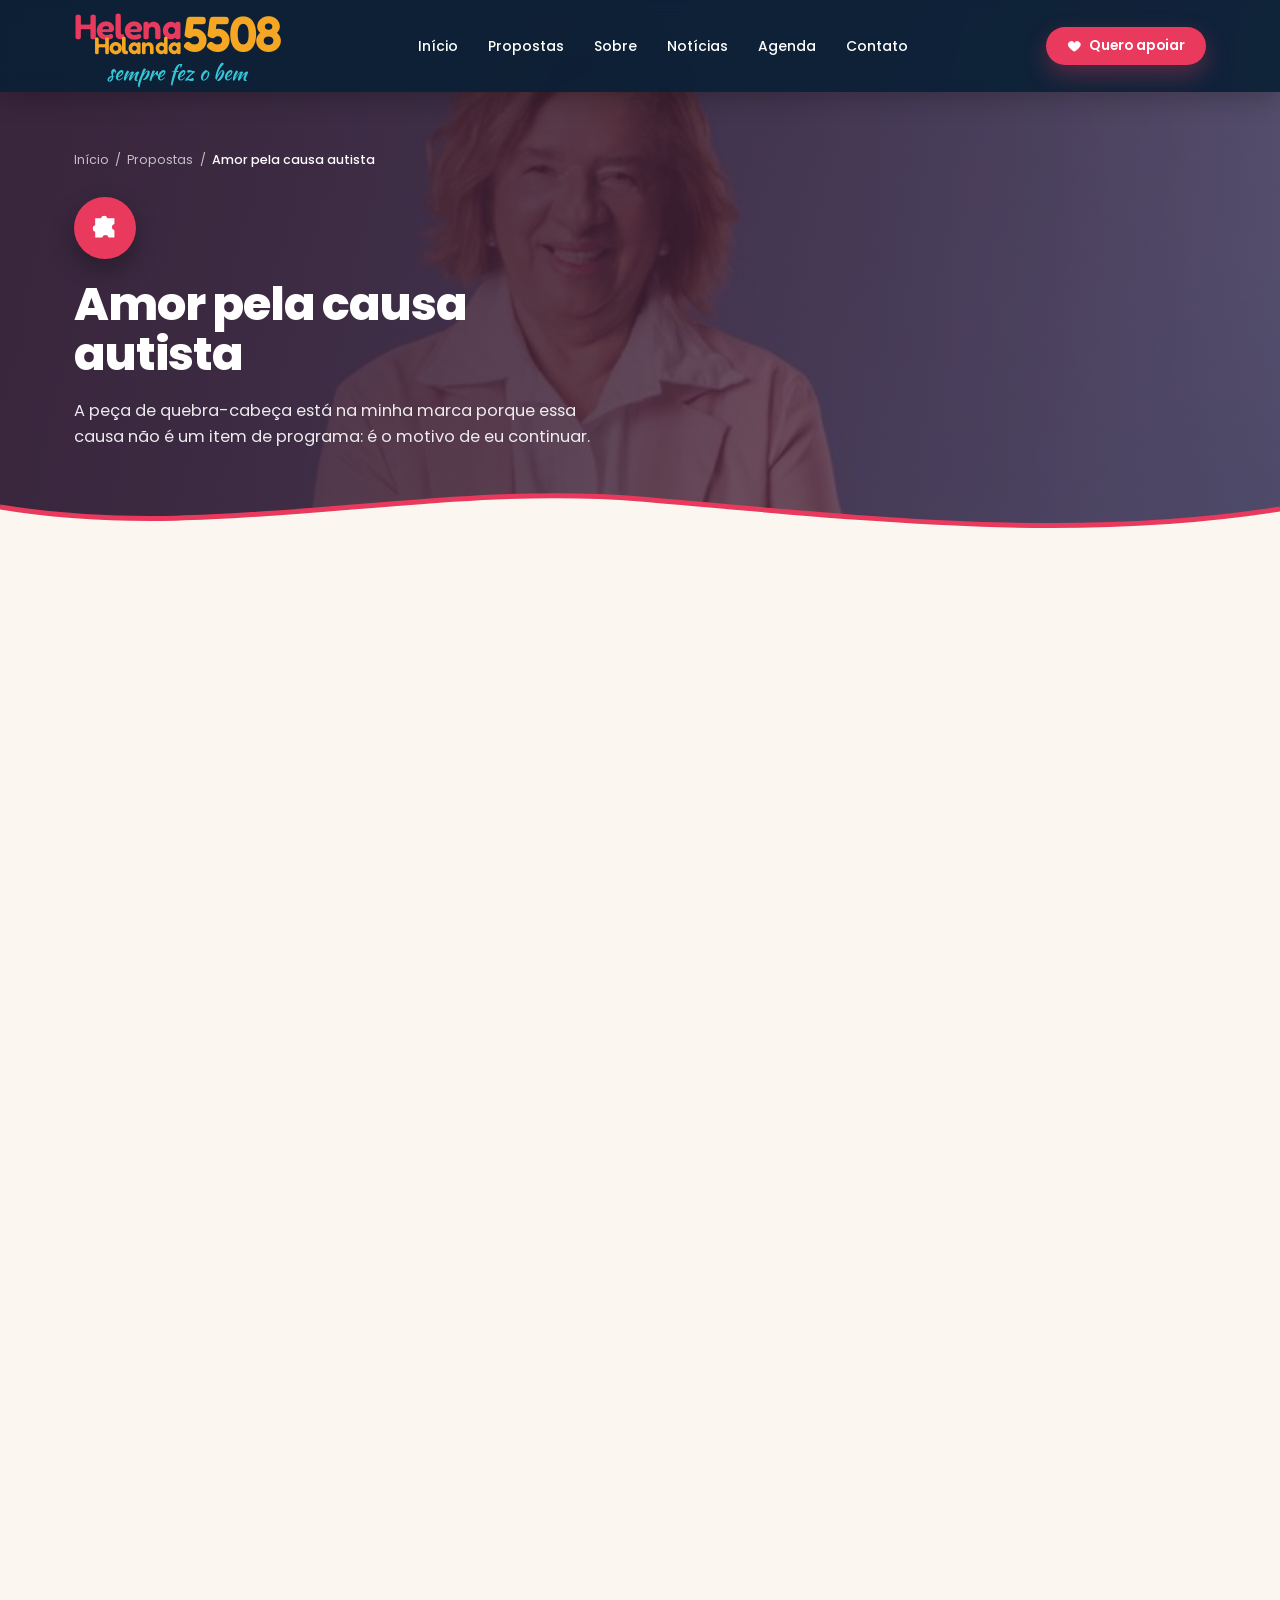
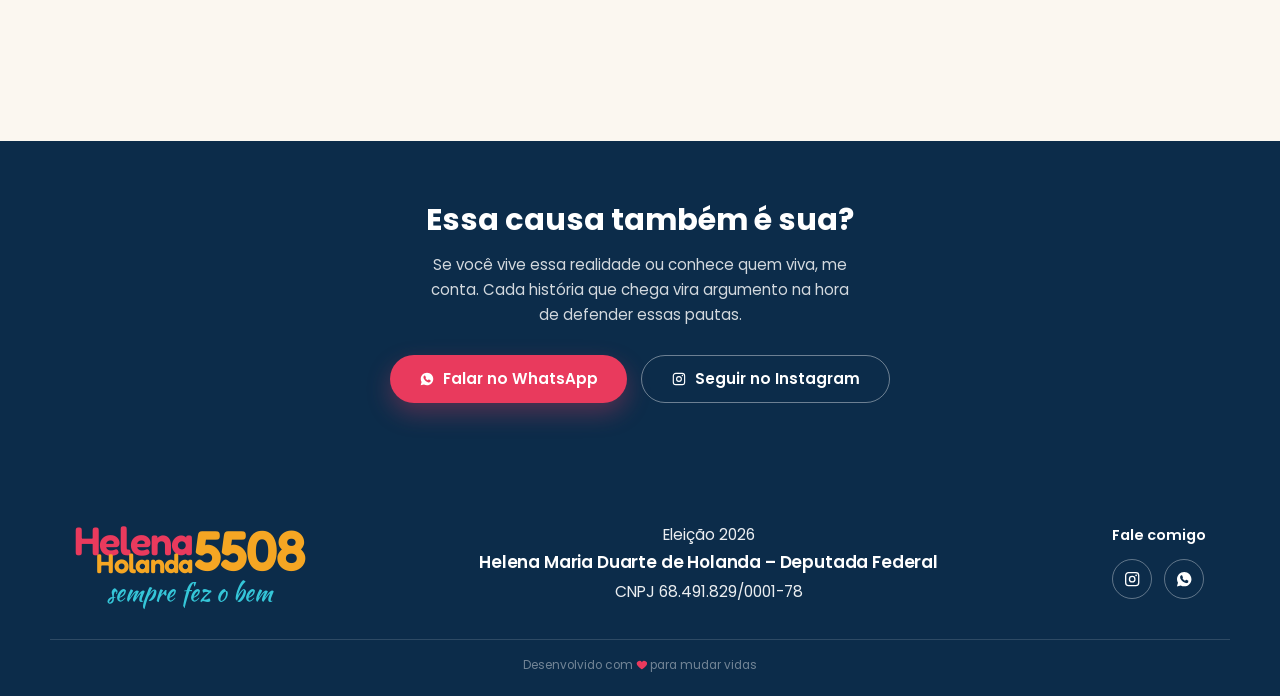
==== causa-autista.html @ 2eb1a38a "Aumenta os icones dos selos e das pilulas no celular A peca de quebra-cabeca ocupava so 58% do viewB" ====
<!DOCTYPE html>
<html lang="pt-BR">
<head>
<meta charset="UTF-8">
<meta name="viewport" content="width=device-width, initial-scale=1">
<title>Amor pela causa autista — Helena Holanda 5508</title>
<meta name="description" content="As propostas de Helena Holanda 5508 para diagnóstico, terapias, escola e apoio às famílias atípicas.">
<meta name="theme-color" content="#e93a5d">
<meta property="og:type" content="article">
<meta property="og:title" content="Amor pela causa autista — Helena Holanda 5508">
<meta property="og:description" content="As propostas de Helena Holanda 5508 para diagnóstico, terapias, escola e apoio às famílias atípicas.">
<meta property="og:image" content="assets/img/prioridade-1.jpg">
<link rel="preconnect" href="https://fonts.googleapis.com">
<link rel="preconnect" href="https://fonts.gstatic.com" crossorigin>
<link href="https://fonts.googleapis.com/css2?family=Fredoka:wght@500;600;700&family=Kaushan+Script&family=Poppins:wght@300;400;500;600;700;800&display=swap" rel="stylesheet">
<link rel="stylesheet" href="assets/css/style.css">
</head>
<body class="tema-pink">

<svg xmlns="http://www.w3.org/2000/svg" style="display:none">
  <symbol id="i-heart" viewBox="0 0 24 24"><path fill="currentColor" d="M12 21s-7.5-4.6-9.6-9A5.4 5.4 0 0 1 12 6.4 5.4 5.4 0 0 1 21.6 12c-2.1 4.4-9.6 9-9.6 9z"/></symbol>
  <symbol id="i-arrow" viewBox="0 0 24 24"><path fill="none" stroke="currentColor" stroke-width="2.2" stroke-linecap="round" stroke-linejoin="round" d="M4 12h15m-6-6 6 6-6 6"/></symbol>
  <symbol id="i-back" viewBox="0 0 24 24"><path fill="none" stroke="currentColor" stroke-width="2.2" stroke-linecap="round" stroke-linejoin="round" d="M20 12H5m6-6-6 6 6 6"/></symbol>
  <symbol id="i-puzzle" viewBox="0 0 24 24"><path fill="currentColor" d="M3 3h5.4a3.1 3.1 0 0 1 6 0H21v5.4a3.1 3.1 0 0 0 0 6V21h-5.4a3.1 3.1 0 0 0-6 0H3v-5.4a3.1 3.1 0 0 1 0-6V3Z"/></symbol>
  <symbol id="i-infinity" viewBox="0 0 24 24"><path fill="none" stroke="currentColor" stroke-width="2" stroke-linecap="round" d="M12 12c-1.5-2.5-3-3.5-4.6-3.5a3.5 3.5 0 0 0 0 7c1.6 0 3.1-1 4.6-3.5s3-3.5 4.6-3.5a3.5 3.5 0 0 1 0 7c-1.6 0-3.1-1-4.6-3.5Z"/></symbol>
  <symbol id="i-wheelchair" viewBox="0 0 24 24"><path fill="none" stroke="currentColor" stroke-width="1.8" stroke-linecap="round" stroke-linejoin="round" d="M11 5.6a1.7 1.7 0 1 0 0-3.4 1.7 1.7 0 0 0 0 3.4Zm-.4 2.1v5h4.6l2.6 5.1m-2.4 2.4a5.2 5.2 0 1 1-4.8-8.1M18.6 17.8h2.2"/></symbol>
  <symbol id="i-elderly" viewBox="0 0 24 24"><path fill="none" stroke="currentColor" stroke-width="1.8" stroke-linecap="round" stroke-linejoin="round" d="M12 5.2a1.8 1.8 0 1 0 0-3.6 1.8 1.8 0 0 0 0 3.6Zm-2.3 3.1L12 7.5l2.6 1.2 2.2 3M12 7.5v6.2m0 0-2.4 2.1-.8 5m3.2-7.1 2.6 2.4.7 4.7M6.6 11.4 8 9.2"/></symbol>
  <symbol id="i-star" viewBox="0 0 24 24"><path fill="currentColor" d="m12 2.6 2.9 5.9 6.5.9-4.7 4.6 1.1 6.4-5.8-3-5.8 3 1.1-6.4L2.6 9.4l6.5-.9L12 2.6Z"/></symbol>
  <symbol id="i-instagram" viewBox="0 0 24 24"><path fill="none" stroke="currentColor" stroke-width="1.7" d="M7.2 3.5h9.6a3.7 3.7 0 0 1 3.7 3.7v9.6a3.7 3.7 0 0 1-3.7 3.7H7.2a3.7 3.7 0 0 1-3.7-3.7V7.2a3.7 3.7 0 0 1 3.7-3.7Z"/><circle cx="12" cy="12" r="3.6" fill="none" stroke="currentColor" stroke-width="1.7"/><circle cx="17.1" cy="6.9" r="1.1" fill="currentColor"/></symbol>
  <symbol id="i-whatsapp" viewBox="0 0 24 24"><path fill="currentColor" d="M12.04 2.5c-5.2 0-9.42 4.22-9.42 9.42 0 1.66.44 3.28 1.27 4.71L2.5 21.5l4.99-1.3a9.4 9.4 0 0 0 4.55 1.16h.01c5.2 0 9.42-4.22 9.42-9.42s-4.23-9.44-9.43-9.44Zm5.49 13.3c-.23.65-1.36 1.25-1.87 1.29-.5.05-.96.23-3.25-.68-2.74-1.08-4.47-3.9-4.6-4.08-.14-.18-1.1-1.46-1.1-2.79s.7-1.98.95-2.25c.25-.27.54-.34.72-.34l.52.01c.17 0 .39-.06.61.47l.83 2.02c.07.14.11.3.02.48l-.32.53c-.1.13-.22.27-.09.53.14.25.6 1 1.29 1.62.89.79 1.64 1.04 1.88 1.16.23.13.37.11.5-.07l.72-.84c.16-.22.33-.18.56-.1l2 .95c.23.11.39.17.45.27.05.09.05.58-.18 1.23Z"/></symbol>
</svg>

<header class="header is-stuck" id="header">
  <div class="container header__inner">

    <a href="index.html" class="logo logo--sm" aria-label="Helena Holanda 5508 — sempre fez o bem">
      <span class="logo__name">Helena</span>
      <span class="logo__num">5508</span>
      <span class="logo__sur">Holanda</span>
      <span class="logo__slogan">sempre fez o bem</span>
    </a>

    <nav class="nav" id="nav">
      <a href="index.html#inicio" class="nav__link">Início</a>
      <a href="index.html#propostas" class="nav__link">Propostas</a>
      <a href="historia.html" class="nav__link">Sobre</a>
      <a href="https://www.instagram.com/helenaholandahh/" class="nav__link" target="_blank" rel="noopener">Notícias</a>
      <a href="https://www.instagram.com/helenaholandahh/" class="nav__link" target="_blank" rel="noopener">Agenda</a>
      <a href="index.html#contato" class="nav__link">Contato</a>
      <a href="https://wa.me/5583993287247?text=Ol%C3%A1%2C%20Helena!%20Quero%20apoiar%20a%20sua%20campanha%205508." class="btn btn--pink nav__cta" target="_blank" rel="noopener">
        <svg class="ico"><use href="#i-heart"></use></svg> Quero apoiar
      </a>
    </nav>

    <a href="https://wa.me/5583993287247?text=Ol%C3%A1%2C%20Helena!%20Quero%20apoiar%20a%20sua%20campanha%205508." class="btn btn--pink header__cta" target="_blank" rel="noopener">
      <svg class="ico"><use href="#i-heart"></use></svg> Quero apoiar
    </a>

    <button class="burger" id="burger" aria-label="Abrir menu" aria-expanded="false" aria-controls="nav">
      <span></span><span></span><span></span>
    </button>

  </div>
</header>

<main>

<section class="page-hero">
  <div class="page-hero__bg" style="background-image:url('assets/img/prioridade-1.jpg')"></div>
  <div class="page-hero__veil"></div>
  <div class="page-hero__tint"></div>

  <div class="container">
    <nav class="crumb" aria-label="Você está aqui">
      <a href="index.html">Início</a> <span>/</span>
      <a href="index.html#propostas">Propostas</a> <span>/</span> <em>Amor pela causa autista</em>
    </nav>
    <span class="page-hero__badge"><svg class="ico"><use href="#i-puzzle"></use></svg></span>
    <h1>Amor pela causa autista</h1>
    <p class="page-hero__lead">A peça de quebra-cabeça está na minha marca porque essa causa não é um item de programa: é o motivo de eu continuar.</p>
  </div>

  <div class="wave wave--page" aria-hidden="true">
    <svg viewBox="0 0 1440 70" preserveAspectRatio="none">
      <path class="wave__fill" d="M0,30 C240,66 480,4 720,22 C960,40 1200,66 1440,32 L1440,70 L0,70 Z"/>
      <path class="wave__line" d="M0,30 C240,66 480,4 720,22 C960,40 1200,66 1440,32" fill="none" stroke-width="5"/>
    </svg>
  </div>
</section>

<section class="section page-body">
  <div class="container page-grid">
    <article class="reveal">
      <h2>Por que essa é a minha causa</h2>
      <p>Trabalho com pessoas que precisam de atenção especial há mais de cinco décadas. Nesse caminho, aprendi com centenas de famílias atípicas que o amor sozinho não resolve — ele precisa vir acompanhado de política pública, de serviço que funciona e de porta que abre.</p>
      <p>A família que recebe um diagnóstico de autismo entra numa corrida contra o tempo. E quase sempre corre sozinha: fila para avaliar, fila para terapia, escola que não sabe o que fazer, trabalho que se perde para poder cuidar. Meu compromisso é encurtar essa corrida.</p>
      <h2>O que eu vou defender</h2>
      <ol class="propostas">
        <li><div><h3>Diagnóstico sem espera</h3><p>Ampliar a rede pública de avaliação para que nenhuma família precise esperar anos — ou pagar o que não tem — por um diagnóstico.</p></div></li>
        <li><div><h3>Terapia contínua pelo SUS</h3><p>Atendimento multidisciplinar de verdade: fonoaudiologia, terapia ocupacional, psicologia e educação física, com continuidade e perto de casa.</p></div></li>
        <li><div><h3>Escola preparada, não só matriculada</h3><p>Formação continuada para professores e profissional de apoio em número suficiente. Matricular sem preparar não é inclusão.</p></div></li>
        <li><div><h3>Apoio a quem cuida</h3><p>Acolhimento psicológico, orientação jurídica e apoio de renda para mães, pais e cuidadores que abrem mão da própria vida profissional.</p></div></li>
        <li><div><h3>CIPTEA respeitada em todo lugar</h3><p>Que a carteira de identificação seja reconhecida em qualquer serviço público do país, sem que a família precise explicar o diagnóstico toda vez.</p></div></li>
      </ol>
      <p style="margin-top:34px"><a href="index.html#propostas" class="card__link" style="--c:var(--pink)"><svg class="ico"><use href="#i-back"></use></svg> Ver todas as prioridades</a></p>
    </article>

    <aside class="aside reveal">
      <div class="aside-card">
        <h3>Outras prioridades</h3>
        <div class="aside-links">
          <a href="neurodivergentes.html" style="--dot:var(--orange)"><span class="dot"></span>Inclusão de neurodivergentes</a>
          <a href="pcds.html" style="--dot:var(--teal)"><span class="dot"></span>Respeito aos PCDs</a>
          <a href="idosos.html" style="--dot:var(--purple)"><span class="dot"></span>Dignidade aos idosos</a>
        </div>
      </div>
      <div class="aside-card">
        <h3>Quer conversar sobre isso?</h3>
        <p>Me mande uma mensagem. Leio e respondo pessoalmente sempre que consigo.</p>
        <a href="https://wa.me/5583993287247" class="btn btn--pink" target="_blank" rel="noopener"><svg class="ico"><use href="#i-whatsapp"></use></svg> (83) 99328-7247</a>
      </div>
    </aside>
  </div>
</section>

<section class="page-cta">
  <div class="container">
    <h2>Essa causa também é sua?</h2>
    <p>Se você vive essa realidade ou conhece quem viva, me conta. Cada história que chega vira argumento na hora de defender essas pautas.</p>
    <div class="page-cta__acoes">
      <a href="https://wa.me/5583993287247?text=Ol%C3%A1%2C%20Helena!%20Quero%20apoiar%20a%20sua%20campanha%205508." class="btn btn--pink btn--lg" target="_blank" rel="noopener">
        <svg class="ico"><use href="#i-whatsapp"></use></svg> Falar no WhatsApp
      </a>
      <a href="https://www.instagram.com/helenaholandahh/" class="btn btn--outline btn--lg" target="_blank" rel="noopener">
        <svg class="ico"><use href="#i-instagram"></use></svg> Seguir no Instagram
      </a>
    </div>
  </div>
</section>

</main>

<footer class="footer" id="contato">
  <div class="container footer__grid">

    <div class="footer__brand">
      <div class="logo logo--footer">
        <span class="logo__name">Helena</span>
      <span class="logo__num">5508</span>
      <span class="logo__sur">Holanda</span>
      <span class="logo__slogan">sempre fez o bem</span>
      </div>
    </div>


    <p class="footer__legal">
      <span>Eleição 2026</span>
      <strong>Helena Maria Duarte de Holanda &ndash; Deputada Federal</strong>
      <span>CNPJ 68.491.829/0001-78</span>
    </p>

    <div class="footer__social">
      <h3 class="footer__title">Fale comigo</h3>
      <div class="social">
        <a href="https://www.instagram.com/helenaholandahh/" target="_blank" rel="noopener" aria-label="Instagram de Helena Holanda"><svg class="ico"><use href="#i-instagram"></use></svg></a>
        <a href="https://wa.me/5583993287247" target="_blank" rel="noopener" aria-label="WhatsApp (83) 99328-7247"><svg class="ico"><use href="#i-whatsapp"></use></svg></a>
      </div>
    </div>

  </div>

  <div class="container footer__bottom">
    <p class="footer__credito">Desenvolvido com <svg class="ico c-pink"><use href="#i-heart"></use></svg> para mudar vidas</p>
  </div>
</footer>

<script src="assets/js/main.js"></script>
</body>
</html>
---- assets/css/style.css ----
/* =========================================================
   Helena Holanda 5508 — landing page
   ========================================================= */

/* ---------- 1. Tokens ---------- */
:root{
  --pink:#e93a5d;
  --pink-dark:#cf2b4b;
  --orange:#f5a623;
  --teal:#2bb8c9;
  --teal-dark:#1fa3b4;
  --teal-logo:#35c6d8;   /* turquesa do slogan na marca */
  --purple:#7e5fa8;

  --navy:#1f4e79;
  --footer:#0c2c4a;
  --cream:#fbf7f0;
  --ink:#54585c;
  --ink-strong:#2f3336;

  --container:1180px;
  --radius:14px;
  --radius-sm:10px;

  --shadow-sm:0 6px 18px rgba(20,40,70,.08);
  --shadow-md:0 14px 34px rgba(20,40,70,.12);
  --ease:cubic-bezier(.22,.61,.36,1);

  --font:'Poppins',system-ui,-apple-system,'Segoe UI',sans-serif;
  --brand:'Fredoka','Poppins',sans-serif;   /* "Helena Holanda 5508" */
  --script:'Kaushan Script','Poppins',cursive; /* "sempre fez o bem" */
}

/* ---------- 2. Base ---------- */
*,*::before,*::after{box-sizing:border-box}

html{scroll-behavior:smooth;scroll-padding-top:90px}

body{
  margin:0;
  font-family:var(--font);
  font-size:16px;
  font-weight:400;
  line-height:1.65;
  color:var(--ink);
  background:var(--cream);
  -webkit-font-smoothing:antialiased;
  overflow-x:hidden;
}

img{max-width:100%;display:block}
ul,ol{margin:0;padding:0;list-style:none}
a{color:inherit;text-decoration:none}
p{margin:0 0 1em}
h1,h2,h3{margin:0;line-height:1.15;color:var(--navy);font-weight:700}

.container{
  width:100%;
  max-width:var(--container);
  margin-inline:auto;
  padding-inline:24px;
}

.section{padding:86px 0}

.c-pink{color:var(--pink)}
.c-orange{color:var(--orange)}

.ico{
  width:1em;height:1em;
  flex:none;
  fill:currentColor;
  vertical-align:-.12em;
}

/* ---------- 3. Tipografia de seção ---------- */
p.script{
  font-family:var(--script);
  font-weight:400;
  font-size:2.05rem;
  line-height:.95;
  max-width:none;
  margin:0 0 -.06em;
}
.script--pink{color:var(--pink)}
.script--white{color:#fff}

.title{
  font-size:clamp(1.7rem,2.6vw,2.15rem);
  font-weight:700;
  letter-spacing:-.02em;
  color:var(--navy);
}

.rule{
  display:block;
  width:66px;height:4px;
  margin:14px 0 22px;
  border-radius:4px;
  background:var(--orange);
}
.rule--center{margin-inline:auto}

.section__head{text-align:center;margin-bottom:52px}

/* ---------- 4. Botões ---------- */
.btn{
  display:inline-flex;
  align-items:center;
  gap:.55em;
  padding:.82em 1.5em;
  border:0;
  border-radius:999px;
  font:inherit;
  font-size:.9rem;
  font-weight:600;
  line-height:1;
  color:#fff;
  cursor:pointer;
  transition:transform .25s var(--ease),box-shadow .25s var(--ease),background .25s var(--ease);
}
.btn .ico{font-size:1.05em}

.btn--pink{
  background:var(--pink);
  box-shadow:0 10px 24px rgba(233,58,93,.32);
}
.btn--pink:hover{
  background:var(--pink-dark);
  transform:translateY(-2px);
  box-shadow:0 14px 30px rgba(233,58,93,.42);
}

.btn--lg{padding:1em 1.9em;font-size:.95rem}

.btn--ghost{
  background:transparent;
  border:1.6px solid rgba(255,255,255,.85);
  box-shadow:none;
}
.btn--ghost:hover{background:#fff;color:var(--teal-dark);transform:translateY(-2px)}

/* ---------- 5. Logo ---------- */
/* "Helena" rosa / "Holanda" âmbar sobreposto / "5508" âmbar / slogan turquesa */
.logo{
  display:inline-grid;
  grid-template-columns:auto auto;
  column-gap:.08em;
  line-height:1;
  font-size:15px;          /* escala mestre do logo */
  font-family:var(--brand);
  font-weight:600;
  white-space:nowrap;
}
.logo__name{
  grid-area:1/1;
  font-size:2.35em;
  letter-spacing:-.025em;
  color:var(--pink);
}
.logo__sur{
  grid-area:2/1;
  justify-self:start;
  margin:-.44em 0 0 .82em;
  font-size:1.6em;
  letter-spacing:-.025em;
  color:var(--orange);
}
.logo__num{
  grid-area:1/2/3/3;
  align-self:center;
  font-size:3.3em;
  letter-spacing:-.035em;
  color:var(--orange);
}
.logo__slogan{
  grid-area:3/1/4/3;
  justify-self:center;
  margin-top:.16em;
  font-family:var(--script);
  font-weight:400;
  font-size:1.42em;
  color:var(--teal-logo);
}

.logo--hero{font-size:27px}
.logo--quote{font-size:25px}
.logo--footer{font-size:17px}

/* sobre fundo escuro o turquesa precisa clarear para manter contraste */
.logo--hero,.logo--quote{filter:drop-shadow(0 4px 18px rgba(0,0,0,.5))}
.logo--hero .logo__slogan,
.logo--quote .logo__slogan{color:#54dbea}

/* ---------- 6. Cabeçalho ---------- */
.header{
  position:fixed;
  inset:0 0 auto;
  z-index:60;
  padding:16px 0;
  transition:background .3s var(--ease),box-shadow .3s var(--ease),padding .3s var(--ease);
}
.header.is-stuck{
  padding:9px 0;
  background:rgba(10,32,54,.92);
  backdrop-filter:blur(10px);
  box-shadow:0 6px 24px rgba(0,0,0,.22);
}

.header__inner{
  display:flex;
  align-items:center;
  justify-content:space-between;
  gap:24px;
}

.nav{display:flex;align-items:center;gap:30px}

.nav__link{
  position:relative;
  font-size:.87rem;
  font-weight:500;
  color:#fff;
  padding:6px 0;
  transition:color .2s var(--ease);
}
.nav__link::after{
  content:"";
  position:absolute;
  left:0;right:0;bottom:0;
  height:2.5px;
  border-radius:2px;
  background:var(--pink);
  transform:scaleX(0);
  transform-origin:left;
  transition:transform .28s var(--ease);
}
.nav__link:hover::after,
.nav__link.is-active::after{transform:scaleX(1)}

.nav__cta{display:none}
.header__cta{font-size:.87rem}

.burger{
  display:none;
  width:44px;height:38px;
  padding:9px 8px;
  background:transparent;
  border:0;
  cursor:pointer;
}
.burger span{
  display:block;
  height:2.5px;
  border-radius:2px;
  background:#fff;
  transition:transform .3s var(--ease),opacity .2s var(--ease);
}
.burger span+span{margin-top:5px}
.burger.is-open span:nth-child(1){transform:translateY(7.5px) rotate(45deg)}
.burger.is-open span:nth-child(2){opacity:0}
.burger.is-open span:nth-child(3){transform:translateY(-7.5px) rotate(-45deg)}

/* ---------- 7. Hero ---------- */
.hero{
  position:relative;
  display:flex;
  align-items:center;
  min-height:min(100vh,880px);
  padding:150px 0 130px;
  overflow:hidden;
  isolation:isolate;
}
.hero__bg{
  position:absolute;
  inset:0;
  z-index:-2;
  background:#20301f url('../img/helena-hero.jpg') center 22%/cover no-repeat;
  transform:scale(1.04);
}
.hero__veil{
  position:absolute;
  inset:0;
  z-index:-1;
  background:
    linear-gradient(90deg,rgba(8,20,14,.88) 0%,rgba(8,20,14,.78) 30%,rgba(8,20,14,.34) 58%,rgba(8,20,14,.12) 78%,rgba(8,20,14,.3) 100%),
    linear-gradient(180deg,rgba(6,16,12,.55) 0%,rgba(6,16,12,0) 34%);
}

.hero__inner{
  position:relative;
  display:flex;
  align-items:flex-end;
  justify-content:space-between;
  gap:40px;
}

.hero__title{
  font-size:clamp(2.4rem,5vw,4.05rem);
  font-weight:800;
  line-height:1.05;
  letter-spacing:-.025em;
  color:#fff;
  margin-bottom:.5em;
  text-shadow:0 2px 22px rgba(0,0,0,.35);
}

.hero__lead{
  font-size:clamp(1rem,1.35vw,1.13rem);
  font-weight:400;
  line-height:1.55;
  color:#fff;
  margin-bottom:2em;
  text-shadow:0 2px 16px rgba(0,0,0,.4);
}
.hero__lead strong{font-weight:700}

.logo--hero{margin-bottom:14px}

/* onda de transição */
.wave{position:absolute;left:0;right:0;line-height:0;pointer-events:none}
.wave svg{display:block;width:100%}
.wave--hero{bottom:-1px;height:96px}
.wave--hero svg{height:96px}
.wave__fill{fill:var(--cream)}

/* ---------- 8. Sobre ---------- */
.sobre{background:var(--cream)}

.sobre__grid{
  display:grid;
  grid-template-columns:minmax(0,.86fr) minmax(0,1fr);
  gap:64px;
  align-items:center;
}

.sobre__media{margin:0}
.sobre__media img{
  width:100%;
  /* ===== ZOOM DA FOTO — mexa aqui =====
     Quadro mais deitado = MENOS zoom (aparece mais da praca):
       10/10 = mais zoom
        5/4
        4/3  <- atual
        3/2
       16/10 = menos zoom (mostra a foto inteira)                        */
  aspect-ratio:50/50;
  object-fit:cover;
  /* ===== POSICAO — 1o valor: 0% esquerda / 100% direita =====
     O 2o valor (vertical) nao tem efeito: a altura da foto ja aparece
     inteira. Para subir ou descer, mude o recorte de helena-sobre.jpg.  */
  object-position:50% 50%;
  border-radius:var(--radius);
  box-shadow:var(--shadow-md);
}

.sobre__text p:not(.script){max-width:46ch;font-size:.94rem}
.sobre__text .strong{color:var(--ink-strong);font-weight:600}
.sobre__text .btn{margin-top:10px}

.pills{
  display:flex;
  flex-wrap:wrap;
  gap:34px;
  margin-top:44px;
}
.pill{
  display:flex;
  align-items:center;
  gap:12px;
  font-size:.8rem;
  font-weight:600;
  line-height:1.35;
  color:var(--ink-strong);
}
.pill__ico{
  display:grid;
  place-items:center;
  width:46px;height:46px;
  flex:none;
  border:1.5px solid rgba(233,58,93,.35);
  border-radius:50%;
  color:var(--pink);
  font-size:1.35rem;
  background:#fff;
  transition:transform .25s var(--ease),box-shadow .25s var(--ease);
}
.pill:hover .pill__ico{
  transform:translateY(-3px);
  box-shadow:0 8px 18px rgba(233,58,93,.2);
}

/* ---------- 9. Prioridades ---------- */
.prioridades{
  background:var(--cream);
  padding-top:20px;
}

.cards{
  display:grid;
  grid-template-columns:repeat(4,minmax(0,1fr));
  gap:24px;
}

.card{
  --c:var(--pink);
  position:relative;
  display:flex;
  flex-direction:column;
  background:#fff;
  border-radius:var(--radius-sm);
  box-shadow:var(--shadow-sm);
  overflow:visible;
  transition:transform .3s var(--ease),box-shadow .3s var(--ease);
}
.card:hover{transform:translateY(-6px);box-shadow:var(--shadow-md)}

.card--pink{--c:var(--pink)}
.card--orange{--c:var(--orange)}
.card--teal{--c:var(--teal)}
.card--purple{--c:var(--purple)}

.card__media{
  /* proporcao igual a das fotos (4:5), entao nada e cortado
     em nenhuma largura de tela */
  aspect-ratio:4/5;
  border-radius:var(--radius-sm) var(--radius-sm) 0 0;
  overflow:hidden;
}
.card__media img{
  width:100%;height:100%;
  object-fit:cover;
  transition:transform .5s var(--ease);
}
.card:hover .card__media img{transform:scale(1.06)}

.card__badge{
  position:absolute;
  top:0;              /* ancorado na borda do corpo do card */
  left:20px;
  display:grid;
  place-items:center;
  width:54px;height:54px;
  transform:translateY(-50%);
  border-radius:50%;
  background:var(--c);
  color:#fff;
  font-size:1.6rem;   /* o .ico usa 1em, entao o icone escala por aqui */
  box-shadow:0 8px 18px rgba(20,40,70,.22);
}

.card__body{
  position:relative;
  flex:1;
  display:flex;
  flex-direction:column;
  padding:38px 22px 24px;
  border-top:4px solid var(--c);
  border-radius:0 0 var(--radius-sm) var(--radius-sm);
}
.card__title{
  font-size:1.14rem;
  font-weight:700;
  color:var(--c);
  letter-spacing:-.015em;
  margin-bottom:.6em;
}
.card__body p{
  font-size:.82rem;
  line-height:1.6;
  margin-bottom:1.4em;
}
.card__body p:last-child{margin-bottom:0}
.card__link{
  margin-top:auto;
  display:inline-flex;
  align-items:center;
  gap:.45em;
  font-size:.8rem;
  font-weight:600;
  color:var(--c);
}
.card__link .ico{transition:transform .25s var(--ease)}
.card__link:hover .ico{transform:translateX(4px)}

/* ---------- 10. Citação ---------- */
.citacao{
  position:relative;
  display:flex;
  align-items:center;
  min-height:340px;
  padding:70px 0;
  overflow:hidden;
  isolation:isolate;
}
.citacao__bg{
  position:absolute;
  inset:0;
  z-index:-2;
  background:#0a223a url('../img/helena-citacao.jpg') center 32%/cover no-repeat;
}
.citacao__veil{
  position:absolute;
  inset:0;
  z-index:-1;
  /* veu azul-marinho: a foto de estudio tem fundo claro, um veu
     esverdeado deixaria a imagem suja */
  background:linear-gradient(90deg,rgba(10,34,58,.93) 0%,rgba(10,34,58,.8) 32%,rgba(10,34,58,.42) 58%,rgba(10,34,58,.66) 100%);
}

.citacao__inner{
  position:relative;
  display:flex;
  align-items:center;
  justify-content:space-between;
  gap:40px;
}

.citacao__quote{margin:0;max-width:640px}
.citacao__mark{
  width:2.4rem;height:2.4rem;
  color:rgba(255,255,255,.55);
  margin-bottom:.35rem;
}
.citacao__quote p{
  font-size:clamp(1.25rem,2.2vw,1.85rem);
  font-weight:700;
  line-height:1.35;
  letter-spacing:-.02em;
  color:#fff;
  margin-bottom:1.1em;
}

/* ---------- 11. Juntos (faixa turquesa) ---------- */
.juntos{
  position:relative;
  padding:74px 0 66px;
  background:
    radial-gradient(120% 90% at 78% 40%,rgba(255,255,255,.16) 0%,rgba(255,255,255,0) 55%),
    linear-gradient(180deg,#2fc0d0 0%,#25aec0 100%);
  color:#fff;
}
.wave--juntos-top{bottom:100%}
.wave--juntos-top svg{height:40px}
.wave--juntos-top path{fill:#2fc0d0}
.wave--juntos-bottom{bottom:-1px}
.wave--juntos-bottom svg{height:32px}
.wave--juntos-bottom path{fill:var(--footer)}

.juntos__grid{
  position:relative;
  display:grid;
  grid-template-columns:minmax(0,.95fr) minmax(0,1.1fr) minmax(0,.8fr);
  gap:44px;
  align-items:center;
}

.juntos p.script{font-size:2.3rem;margin-bottom:.06em}
.juntos__title{
  font-size:clamp(1.5rem,2.4vw,2rem);
  font-weight:700;
  letter-spacing:-.02em;
  color:#fff;
}

.juntos__text p{
  font-size:.92rem;
  line-height:1.7;
  color:rgba(255,255,255,.94);
  max-width:38ch;
  margin-bottom:1.6em;
}

.juntos__art{justify-self:center;perspective:800px}
.juntos__art svg{
  width:min(230px,100%);
  height:auto;
  transform-style:preserve-3d;
  animation:girar 7s linear infinite;
}
@keyframes girar{
  from{transform:rotateY(0deg)}
  to{transform:rotateY(360deg)}
}

/* ---------- 12. Rodapé ---------- */
.footer{
  background:var(--footer);
  color:rgba(255,255,255,.78);
  padding:56px 0 0;
  font-size:.85rem;
}

/* marca | bloco legal | contatos — tudo na mesma linha */
.footer__grid{
  display:grid;
  grid-template-columns:auto minmax(0,1fr) auto;
  align-items:center;
  gap:30px 44px;
  padding-bottom:34px;
}

.footer__title{
  font-size:.9rem;
  font-weight:600;
  color:#fff;
  margin-bottom:16px;
}

.social{display:flex;gap:12px}
.social a{
  display:grid;
  place-items:center;
  width:40px;height:40px;
  border:1.5px solid rgba(255,255,255,.35);
  border-radius:50%;
  color:#fff;
  font-size:1.15rem;
  transition:background .25s var(--ease),border-color .25s var(--ease),transform .25s var(--ease);
}
.social a:hover{
  background:var(--pink);
  border-color:var(--pink);
  transform:translateY(-3px);
}

/* bloco legal exigido na propaganda eleitoral */
.footer__bottom{
  padding-block:16px 20px;
  border-top:1px solid rgba(255,255,255,.14);
  text-align:center;
}
.footer__bottom p{margin:0}

.footer__legal{
  display:grid;
  gap:4px;
  margin:0;
  text-align:center;
  font-size:.97rem;
  line-height:1.5;
  color:rgba(255,255,255,.92);
}
.footer__legal strong{
  font-weight:600;
  font-size:1.06rem;
  letter-spacing:-.01em;
  color:#fff;
}
.footer__credito{
  font-size:.74rem;
  color:rgba(255,255,255,.42);
}

/* ---------- 13. Páginas internas de proposta ---------- */
.tema-pink{--c:var(--pink)}
.tema-orange{--c:var(--orange)}
.tema-teal{--c:var(--teal)}
.tema-purple{--c:var(--purple)}

.page-hero{
  position:relative;
  padding:150px 0 96px;
  overflow:hidden;
  isolation:isolate;
  color:#fff;
}
.page-hero__bg{
  position:absolute;
  inset:0;
  z-index:-3;
  background-size:cover;
  background-position:center 28%;
}
.page-hero__veil{
  position:absolute;
  inset:0;
  z-index:-2;
  background:linear-gradient(103deg,rgba(9,26,44,.94) 0%,rgba(9,26,44,.8) 48%,rgba(9,26,44,.52) 100%);
}
.page-hero__tint{
  position:absolute;
  inset:0;
  z-index:-1;
  background:var(--c);
  opacity:.2;
}

.crumb{
  display:flex;
  flex-wrap:wrap;
  align-items:center;
  gap:.5em;
  margin-bottom:26px;
  font-size:.78rem;
  color:rgba(255,255,255,.7);
}
.crumb a{transition:color .2s var(--ease)}
.crumb a:hover{color:#fff}
.crumb em{font-style:normal;color:#fff;font-weight:500}

.page-hero__badge{
  display:grid;
  place-items:center;
  width:62px;height:62px;
  margin-bottom:20px;
  border-radius:50%;
  background:var(--c);
  color:#fff;
  font-size:1.6rem;
  box-shadow:0 10px 24px rgba(0,0,0,.3);
}
.page-hero h1{
  font-size:clamp(2rem,3.6vw,3rem);
  font-weight:800;
  line-height:1.1;
  letter-spacing:-.025em;
  color:#fff;
  max-width:16ch;
}
.page-hero__lead{
  margin:18px 0 0;
  max-width:52ch;
  font-size:1.02rem;
  line-height:1.6;
  color:rgba(255,255,255,.9);
}

.wave--page{bottom:-1px;height:70px}
.wave--page svg{height:70px}
.wave--page .wave__line{stroke:var(--c)}

/* corpo do texto */
.page-body{background:var(--cream);padding-top:64px}

.page-grid{
  display:grid;
  grid-template-columns:minmax(0,1fr) minmax(0,300px);
  gap:60px;
  align-items:start;
}

.page-body h2{
  font-size:1.45rem;
  letter-spacing:-.02em;
  margin-bottom:.65em;
}
.page-body h2:not(:first-child){margin-top:1.4em}
.page-body article>p{max-width:62ch;font-size:.95rem}

.propostas{
  counter-reset:proposta;
  display:grid;
  gap:16px;
  margin-top:26px;
}
.propostas li{
  display:flex;
  gap:18px;
  padding:22px 24px;
  background:#fff;
  border-left:4px solid var(--c);
  border-radius:var(--radius-sm);
  box-shadow:var(--shadow-sm);
  transition:transform .25s var(--ease),box-shadow .25s var(--ease);
}
.propostas li:hover{transform:translateX(4px);box-shadow:var(--shadow-md)}
.propostas li::before{
  counter-increment:proposta;
  content:counter(proposta,decimal-leading-zero);
  flex:none;
  font-family:var(--brand);
  font-weight:600;
  font-size:1.45rem;
  line-height:1.1;
  color:var(--c);
}
.propostas h3{font-size:1rem;margin-bottom:.4em}
.propostas p{margin:0;font-size:.86rem;line-height:1.6}

/* coluna lateral */
.aside{position:sticky;top:104px;display:grid;gap:18px}
.aside-card{
  padding:26px 24px;
  background:#fff;
  border-radius:var(--radius-sm);
  box-shadow:var(--shadow-sm);
}
.aside-card h3{font-size:.95rem;margin-bottom:16px}
.aside-card>p{font-size:.85rem;margin-bottom:1.2em}

.aside-links{display:grid}
.aside-links a{
  display:flex;
  align-items:center;
  gap:12px;
  padding:11px 0;
  font-size:.86rem;
  font-weight:500;
  color:var(--ink-strong);
  border-top:1px solid rgba(20,40,70,.09);
  transition:color .2s var(--ease),gap .2s var(--ease);
}
.aside-links a:first-child{border-top:0}
.aside-links a:hover{color:var(--dot);gap:15px}
.aside-links .dot{
  width:11px;height:11px;
  flex:none;
  border-radius:50%;
  background:var(--dot);
}

/* linha do tempo (página "Minha história") */
.linha{position:relative;margin-top:10px;padding-left:32px}
.linha::before{
  content:"";
  position:absolute;
  left:5px;top:8px;bottom:14px;
  width:2px;
  border-radius:2px;
  background:linear-gradient(180deg,var(--pink),var(--orange) 45%,var(--teal));
}
.linha li{position:relative;padding-bottom:32px}
.linha li::before{
  content:"";
  position:absolute;
  left:-32px;top:5px;
  width:12px;height:12px;
  border-radius:50%;
  background:var(--pink);
  box-shadow:0 0 0 4px var(--cream);
}
.linha li:nth-child(3n+2)::before{background:var(--orange)}
.linha li:nth-child(3n)::before{background:var(--teal)}
.linha__ano{
  display:block;
  font-family:var(--brand);
  font-weight:600;
  font-size:1.05rem;
  line-height:1;
  color:var(--pink);
  margin-bottom:.4em;
}
.linha li:nth-child(3n+2) .linha__ano{color:var(--orange)}
.linha li:nth-child(3n) .linha__ano{color:var(--teal-dark)}
.linha h3{font-size:1rem;margin-bottom:.35em}
.linha p{margin:0;font-size:.88rem;line-height:1.6}

/* destaques numéricos */
.numeros{
  display:grid;
  grid-template-columns:repeat(3,minmax(0,1fr));
  gap:18px;
  margin:28px 0 8px;
}
.numero{
  padding:24px 22px;
  background:#fff;
  border-top:4px solid var(--c);
  border-radius:var(--radius-sm);
  box-shadow:var(--shadow-sm);
}
.numero b{
  display:block;
  font-family:var(--brand);
  font-weight:600;
  font-size:1.9rem;
  line-height:1;
  color:var(--c);
  margin-bottom:.3em;
}
.numero span{display:block;font-size:.8rem;line-height:1.5}

.fontes{
  margin-top:48px;
  padding-top:22px;
  border-top:1px solid rgba(20,40,70,.1);
  font-size:.76rem;
  color:#8a8f94;
}
.fontes h2{font-size:.8rem!important;color:#8a8f94;margin-bottom:.8em!important}
.fontes li{margin-bottom:6px}
.fontes a{text-decoration:underline;text-underline-offset:2px}
.fontes a:hover{color:var(--pink)}

/* chamada final da página */
.page-cta{
  background:var(--footer);
  color:rgba(255,255,255,.82);
  padding:62px 0;
  text-align:center;
}
.page-cta h2{color:#fff;font-size:clamp(1.4rem,2.4vw,1.9rem);margin-bottom:.5em}
.page-cta p{max-width:48ch;margin:0 auto 1.8em;font-size:.94rem}
.page-cta__acoes{display:flex;flex-wrap:wrap;gap:14px;justify-content:center}

.btn--outline{
  background:transparent;
  border:1.6px solid rgba(255,255,255,.4);
  box-shadow:none;
}
.btn--outline:hover{background:rgba(255,255,255,.12);transform:translateY(-2px)}

/* ---------- 14. Animação de entrada ---------- */
.reveal{
  opacity:0;
  transform:translateY(26px);
  transition:opacity .7s var(--ease),transform .7s var(--ease);
}
.reveal.is-visible{opacity:1;transform:none}

/* ---------- 14. Responsivo ---------- */
@media (max-width:1080px){
  .nav{gap:22px}
  .cards{grid-template-columns:repeat(2,minmax(0,1fr));gap:28px}
  .sobre__grid{gap:44px}
  .juntos__grid{grid-template-columns:minmax(0,1fr) minmax(0,1fr);row-gap:32px}
  .juntos__art{grid-column:1/-1}
}

@media (max-width:900px){
  .header__cta{display:none}
  .burger{display:block}

  .nav{
    position:fixed;
    inset:0 0 0 auto;
    width:min(320px,84vw);
    flex-direction:column;
    align-items:flex-start;
    justify-content:flex-start;
    gap:4px;
    padding:104px 32px 40px;
    background:rgba(10,32,54,.98);
    backdrop-filter:blur(12px);
    box-shadow:-16px 0 40px rgba(0,0,0,.3);
    transform:translateX(100%);
    transition:transform .38s var(--ease);
    overflow-y:auto;
  }
  .nav.is-open{transform:none}
  .nav__link{width:100%;padding:13px 0;font-size:1rem;border-bottom:1px solid rgba(255,255,255,.1)}
  .nav__link::after{display:none}
  .nav__link.is-active{color:var(--orange)}
  .nav__cta{display:inline-flex;margin-top:26px}

  .hero{padding:150px 0 120px;min-height:auto}
  .hero__inner{flex-direction:column;align-items:flex-start}
  .logo--hero{align-self:flex-end;margin-top:36px;font-size:21px}

  .sobre__grid{grid-template-columns:minmax(0,1fr);gap:36px}
  .sobre__text p:not(.script){max-width:none}

  .citacao__inner{flex-direction:column;align-items:flex-start;gap:28px}
  .logo--quote{align-self:flex-end;font-size:21px}

  .footer__grid{
    grid-template-columns:minmax(0,1fr);
    justify-items:center;
    row-gap:30px;
    text-align:center;
  }

  .page-hero{padding:132px 0 80px}
  .page-grid{grid-template-columns:minmax(0,1fr);gap:40px}
  .aside{position:static}
}

@media (max-width:640px){
  .section{padding:64px 0}
  .container{padding-inline:20px}

  .hero{padding:120px 0 110px}
  .hero__title{font-size:2.35rem}
  .wave--hero,.wave--hero svg{height:60px}

  .cards{grid-template-columns:minmax(0,1fr);gap:34px}
  .card__media{aspect-ratio:1/1}   /* card unico: quadro menos alto */

  .pills{gap:18px 22px}
  .pill{font-size:.76rem}
  .pill__ico{width:42px;height:42px;font-size:1.25rem}
  .card__badge{width:50px;height:50px;font-size:1.5rem}

  .logo--hero{font-size:17px}
  .logo--quote{font-size:16px}

  .juntos__grid{grid-template-columns:minmax(0,1fr);text-align:left}
  .juntos__art{justify-self:start}
  .juntos__art svg{width:170px}

  .footer__legal{font-size:.9rem}
  .footer__legal strong{font-size:.98rem}

  .page-hero{padding:122px 0 70px}
  .wave--page,.wave--page svg{height:48px}
  .propostas li{flex-direction:column;gap:8px;padding:20px}
  .numeros{grid-template-columns:minmax(0,1fr)}
}

@media (prefers-reduced-motion:reduce){
  html{scroll-behavior:auto}
  *,*::before,*::after{
    animation-duration:.01ms!important;
    transition-duration:.01ms!important;
  }
  .reveal{opacity:1;transform:none}
}
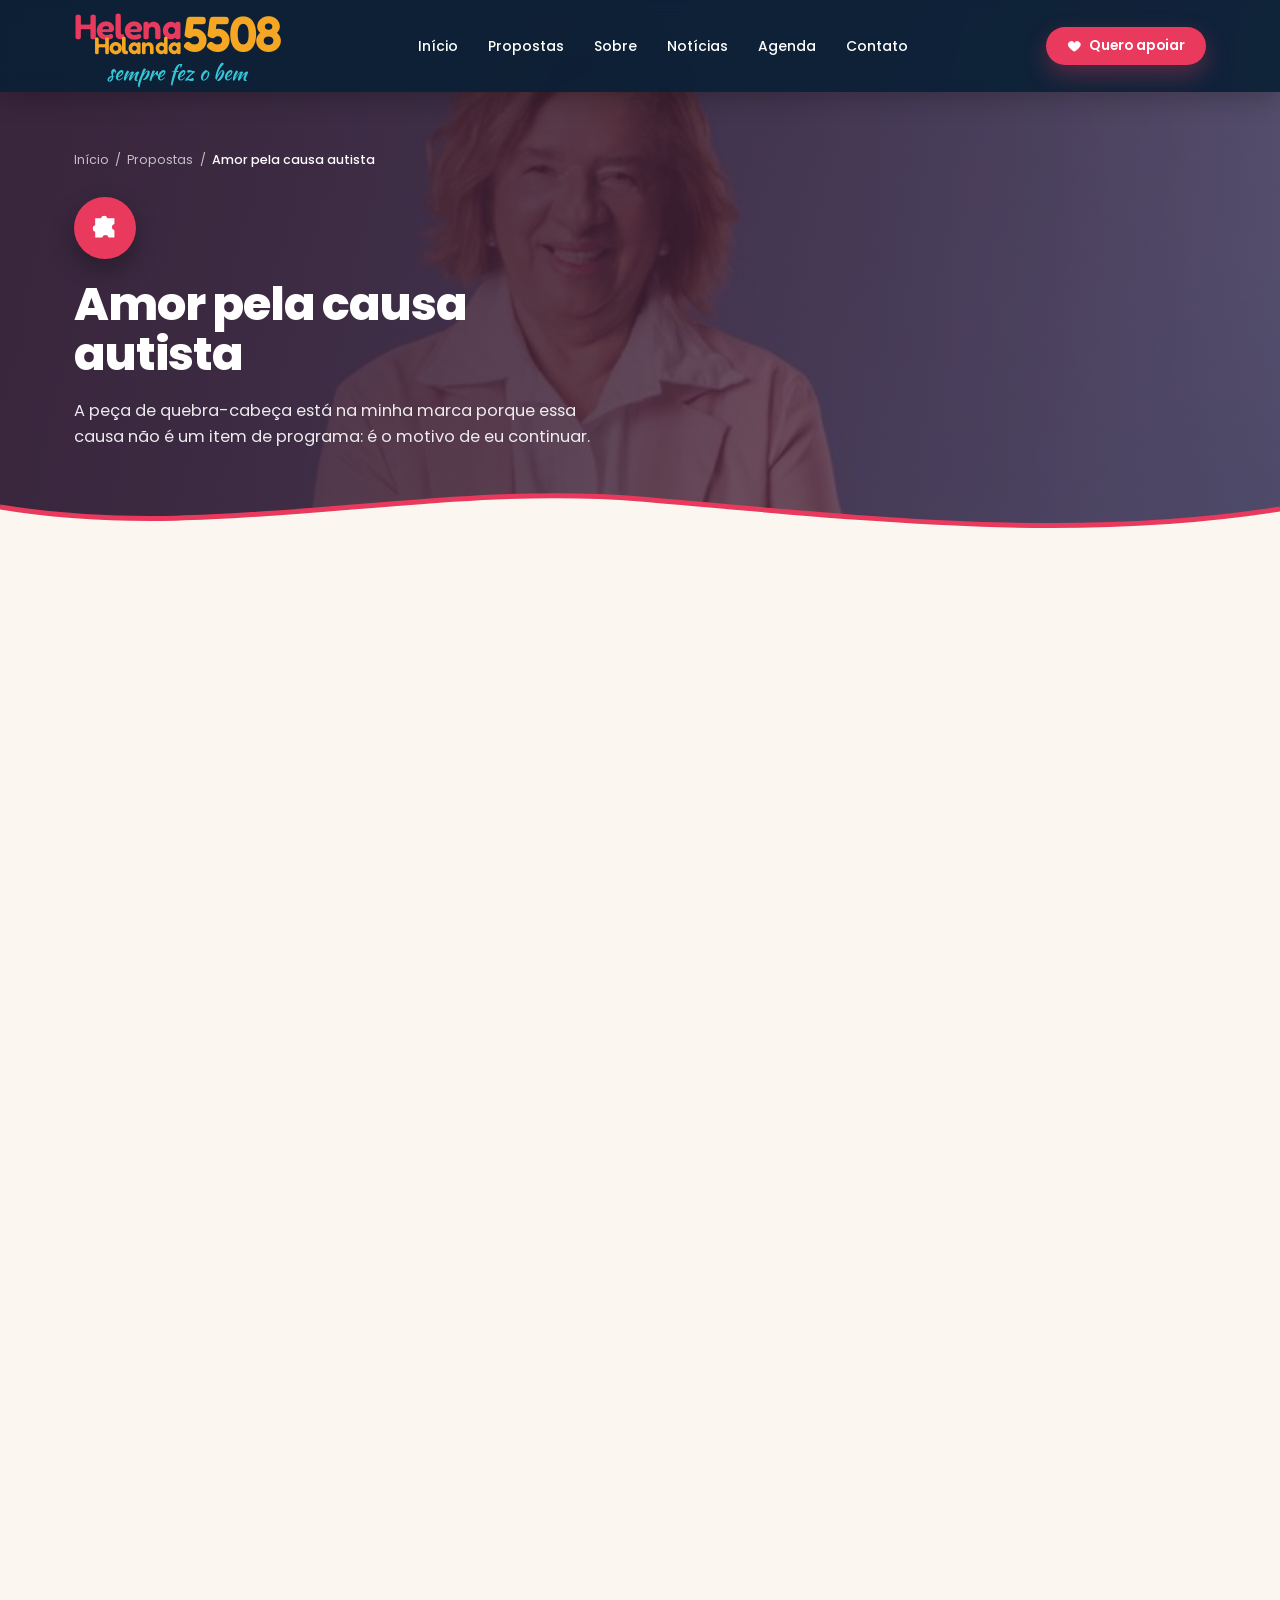
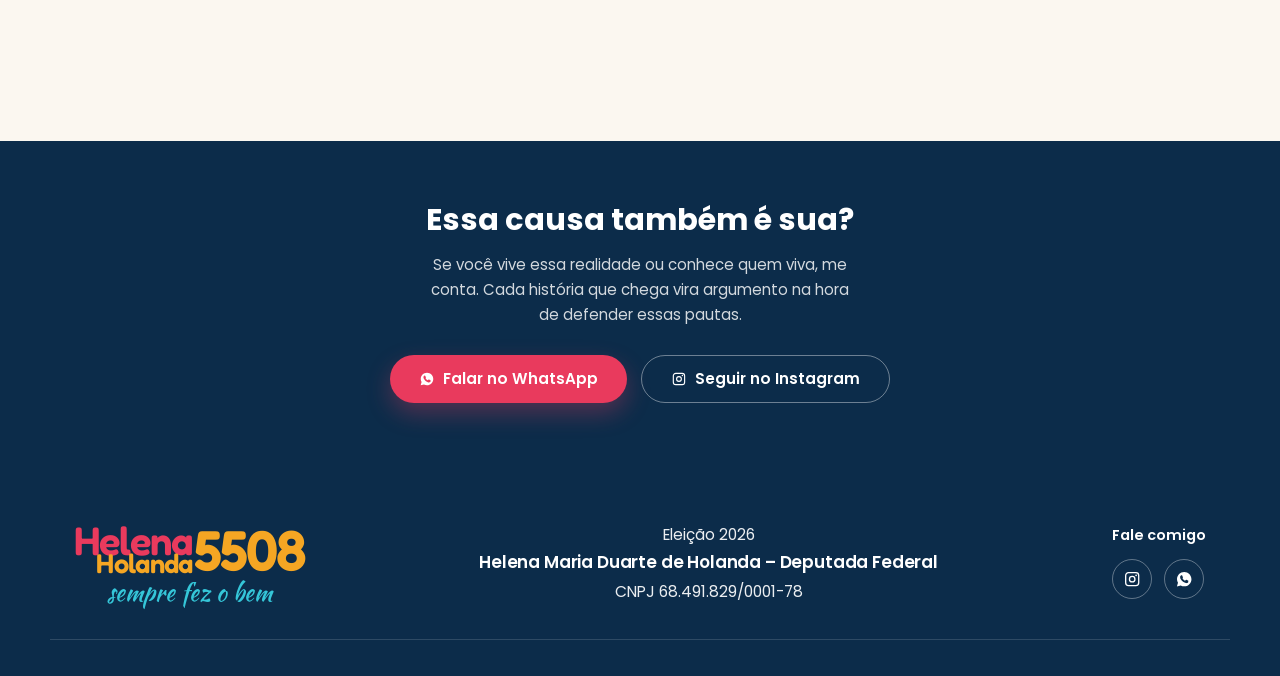
==== commit c5aa7e35: "Troca 'Inclusao de neurodivergentes' por 'Cuidar de quem cuida' - Nova pagina cuidadores.html no lug" ====
--- a/causa-autista.html
+++ b/causa-autista.html
@@ -22,7 +22,7 @@
   <symbol id="i-arrow" viewBox="0 0 24 24"><path fill="none" stroke="currentColor" stroke-width="2.2" stroke-linecap="round" stroke-linejoin="round" d="M4 12h15m-6-6 6 6-6 6"/></symbol>
   <symbol id="i-back" viewBox="0 0 24 24"><path fill="none" stroke="currentColor" stroke-width="2.2" stroke-linecap="round" stroke-linejoin="round" d="M20 12H5m6-6-6 6 6 6"/></symbol>
   <symbol id="i-puzzle" viewBox="0 0 24 24"><path fill="currentColor" d="M3 3h5.4a3.1 3.1 0 0 1 6 0H21v5.4a3.1 3.1 0 0 0 0 6V21h-5.4a3.1 3.1 0 0 0-6 0H3v-5.4a3.1 3.1 0 0 1 0-6V3Z"/></symbol>
-  <symbol id="i-infinity" viewBox="0 0 24 24"><path fill="none" stroke="currentColor" stroke-width="2" stroke-linecap="round" d="M12 12c-1.5-2.5-3-3.5-4.6-3.5a3.5 3.5 0 0 0 0 7c1.6 0 3.1-1 4.6-3.5s3-3.5 4.6-3.5a3.5 3.5 0 0 1 0 7c-1.6 0-3.1-1-4.6-3.5Z"/></symbol>
+  <symbol id="i-cuidar" viewBox="0 0 24 24"><path fill="currentColor" d="M12 10.9S8.3 8.7 7.3 6.8a2.65 2.65 0 0 1 4.7-2.45 2.65 2.65 0 0 1 4.7 2.45c-1 1.9-4.7 4.1-4.7 4.1Z"/><path fill="none" stroke="currentColor" stroke-width="1.8" stroke-linecap="round" stroke-linejoin="round" d="M3.6 13v4.4A3.6 3.6 0 0 0 7.2 21h9.6a3.6 3.6 0 0 0 3.6-3.6V13"/></symbol>
   <symbol id="i-wheelchair" viewBox="0 0 24 24"><path fill="none" stroke="currentColor" stroke-width="1.8" stroke-linecap="round" stroke-linejoin="round" d="M11 5.6a1.7 1.7 0 1 0 0-3.4 1.7 1.7 0 0 0 0 3.4Zm-.4 2.1v5h4.6l2.6 5.1m-2.4 2.4a5.2 5.2 0 1 1-4.8-8.1M18.6 17.8h2.2"/></symbol>
   <symbol id="i-elderly" viewBox="0 0 24 24"><path fill="none" stroke="currentColor" stroke-width="1.8" stroke-linecap="round" stroke-linejoin="round" d="M12 5.2a1.8 1.8 0 1 0 0-3.6 1.8 1.8 0 0 0 0 3.6Zm-2.3 3.1L12 7.5l2.6 1.2 2.2 3M12 7.5v6.2m0 0-2.4 2.1-.8 5m3.2-7.1 2.6 2.4.7 4.7M6.6 11.4 8 9.2"/></symbol>
   <symbol id="i-star" viewBox="0 0 24 24"><path fill="currentColor" d="m12 2.6 2.9 5.9 6.5.9-4.7 4.6 1.1 6.4-5.8-3-5.8 3 1.1-6.4L2.6 9.4l6.5-.9L12 2.6Z"/></symbol>
@@ -109,8 +109,8 @@
       <div class="aside-card">
         <h3>Outras prioridades</h3>
         <div class="aside-links">
-          <a href="neurodivergentes.html" style="--dot:var(--orange)"><span class="dot"></span>Inclusão de neurodivergentes</a>
-          <a href="pcds.html" style="--dot:var(--teal)"><span class="dot"></span>Respeito aos PCDs</a>
+          <a href="cuidadores.html" style="--dot:var(--orange)"><span class="dot"></span>Cuidar de quem cuida</a>
+          <a href="pcds.html" style="--dot:var(--teal)"><span class="dot"></span>Respeito às PCDs</a>
           <a href="idosos.html" style="--dot:var(--purple)"><span class="dot"></span>Dignidade aos idosos</a>
         </div>
       </div>
@@ -170,7 +170,6 @@
   </div>
 
   <div class="container footer__bottom">
-    <p class="footer__credito">Desenvolvido com <svg class="ico c-pink"><use href="#i-heart"></use></svg> para mudar vidas</p>
   </div>
 </footer>
 
